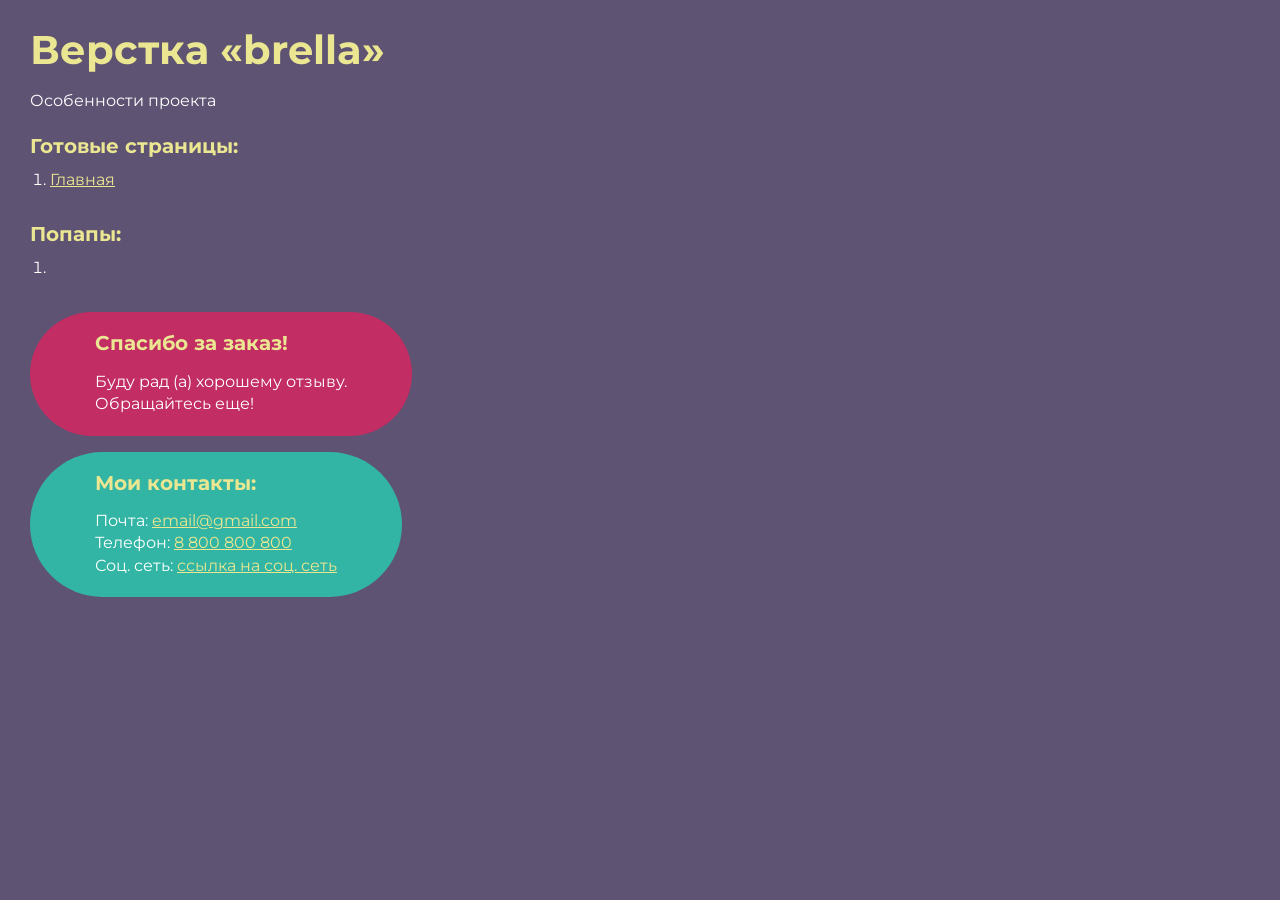
==== index.html @ 9adbab0e "Brella Website" ====
<!DOCTYPE html>
<html>

<head>
	<meta charset="UTF-8">
	<meta name="viewport" content="width=device-width, initial-scale=1.0">
	<title>Верстка «brella»</title>
</head>

<body>
	<div class="rootpage">
		<h1>Верстка «brella»</h1>
		<div class="rootpage__info">
			Особенности проекта
		</div>
		<h2>Готовые страницы:</h2>
		<ol class="rootpage__list">
			<li><a target="_blank" href="home.html">Главная</a></li>
		</ol>
		<h2>Попапы:</h2>
		<ol class="rootpage__list">
			<li><a target="_blank" href="home.html#"></a></li>
		</ol>
		<div class="rootpage__tnx">
			<h2>Спасибо за заказ!</h2>
			<p>Буду рад (а) хорошему отзыву.</p>
			<p>Обращайтесь еще!</p>
		</div>
		<div class="rootpage__contacts">
			<h2>Мои контакты:</h2>
			<p>Почта: <a href="mailto:email@gmail.com">email@gmail.com</a></p>
			<p>Телефон: <a href="tel:8800800800">8 800 800 800</a></p>
			<p>Соц. сеть: <a href="">ссылка на соц. сеть</a></p>
		</div>
	</div>
</body>
<style>
	@charset "UTF-8";
	@import url("https://fonts.googleapis.com/css?family=Montserrat:regular,700&display=swap");

	*,
	*::before,
	*::after {
		padding: 0px;
		margin: 0px;
		border: 0px;
		box-sizing: border-box;
	}

	html,
	body {
		height: 100%;
		margin: 0;
		padding: 0;
		min-width: 320px;
		width: 100%;
		color: #fff;
		background-color: #5e5373;
	}

	body {
		font-family: Montserrat;
		font-size: 100%;
		line-height: 1;
		font-size: 1rem;
	}

	a {
		text-decoration: underline;
		color: #ebe691
	}

	a:visited {
		text-decoration: underline;
		color: #aaa768;
	}

	a:hover {
		text-decoration: none;
	}

	ul li {
		list-style: none;
	}

	img {
		vertical-align: top;
	}

	.wrapper {
		width: 100%;
		min-height: 100%;
		overflow: hidden;
	}

	.rootpage {
		padding: 30px;
		display: flex;
		flex-direction: column;
		align-items: flex-start;
	}

	@media (max-width: 767px) {
		.rootpage {
			padding: 30px 15px;
		}
	}

	h1 {
		color: #ebe691;
		font-size: 2.5rem;
		margin: 0px 0px 1.25rem 0px;
	}

	@media (max-width: 767px) {
		h1 {
			font-size: 1.85rem;
			margin: 0px 0px 1.25rem 0px;
		}
	}

	h2 {
		color: #ebe691;
		font-size: 1.25rem;
		margin: 0px 0px 1rem 0px;
	}

	@media (max-width: 767px) {
		h2 {
			font-size: 1.125rem;
			margin: 0px 0px 1rem 0px;
		}
	}

	.rootpage__info {
		line-height: 140%;
		margin: 0px 0px 1.5rem 0px;
	}

	.rootpage__list {
		margin: 0px 0px 2.25rem 1.25rem;
	}

	.rootpage__list li:not(:last-child) {
		margin: 0px 0px 15px 0px;
	}

	.rootpage__contacts,
	.rootpage__tnx {
		border-radius: 200px;
		padding: 20px 65px;
		line-height: 140%;
	}

	@media (max-width: 767px) {

		.rootpage__contacts,
		.rootpage__tnx {
			border-radius: 40px;
			padding: 20px;
		}
	}

	.rootpage__contacts {
		background: #32b5a4;

	}

	.rootpage__contacts a {
		color: #ebe691;
	}

	.rootpage__tnx {
		background: #c22d63;
		margin: 0px 0px 1rem 0px;
	}
</style>

</html>
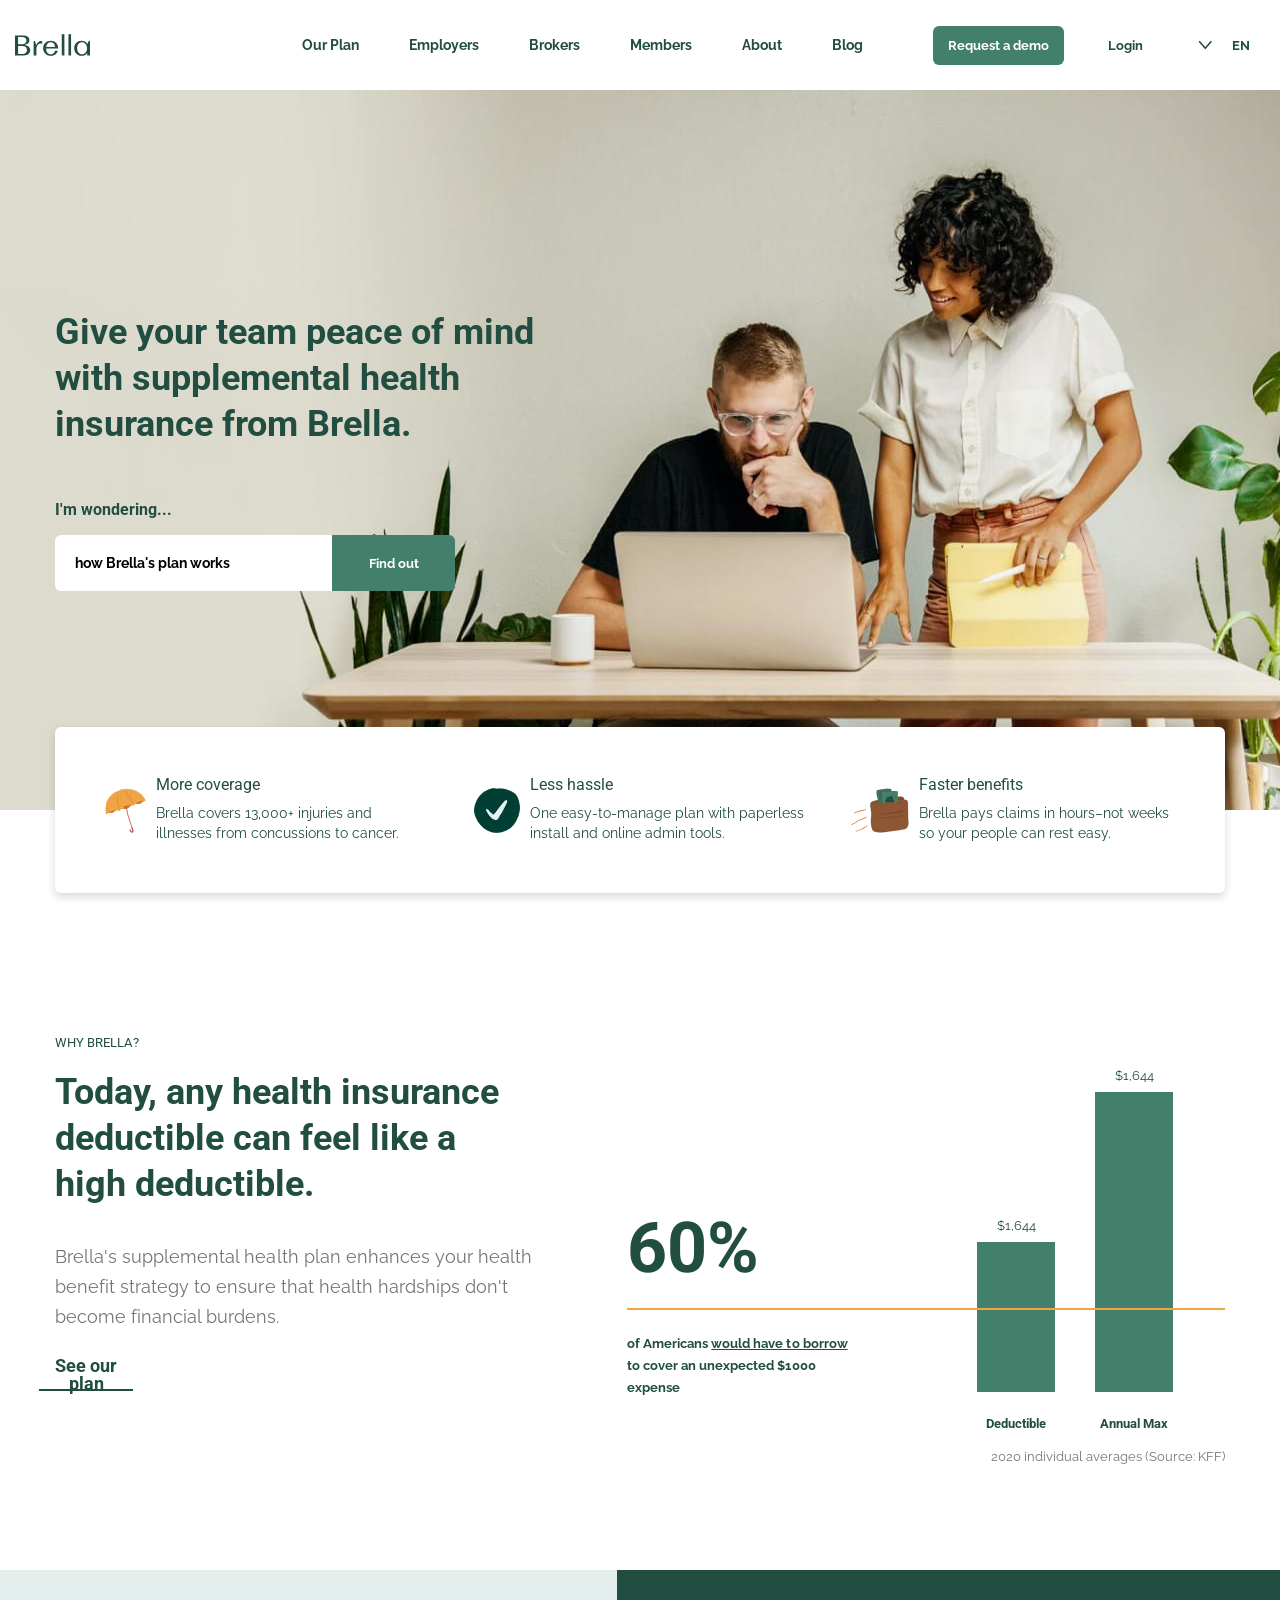
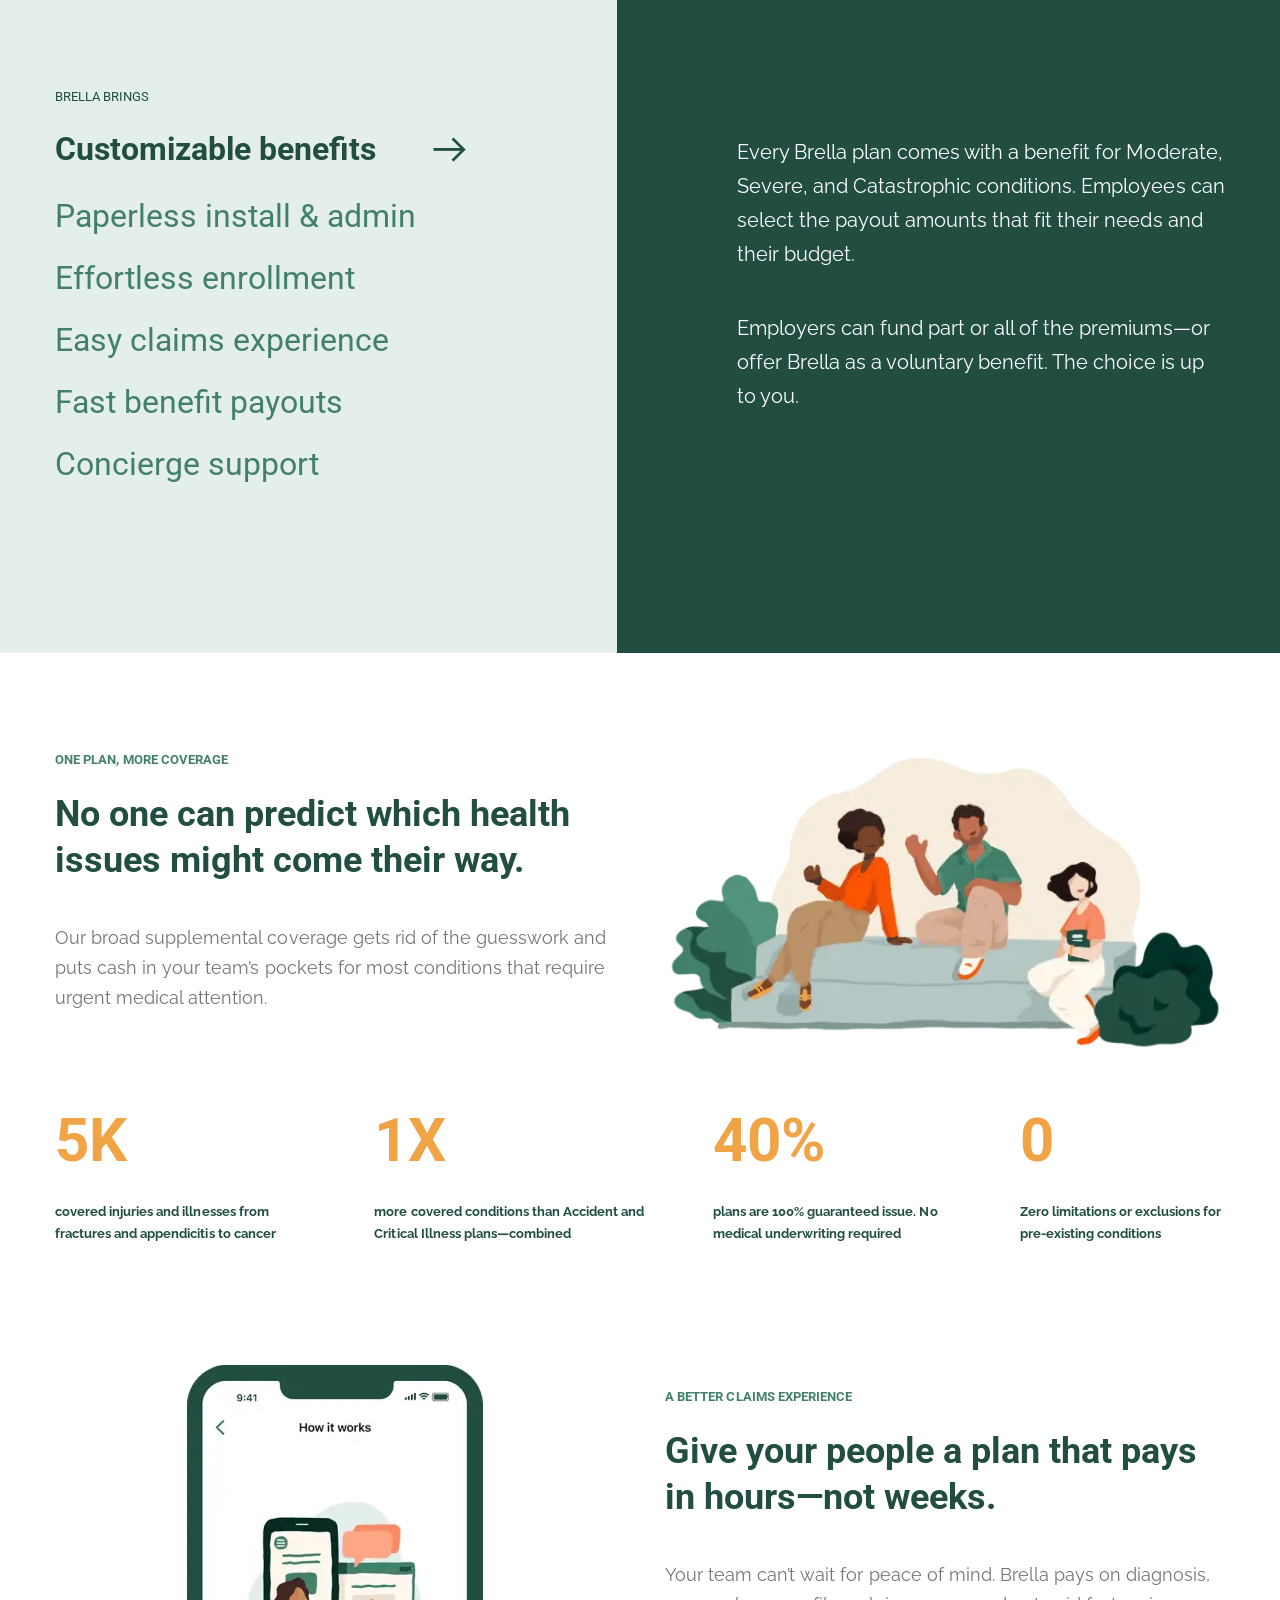
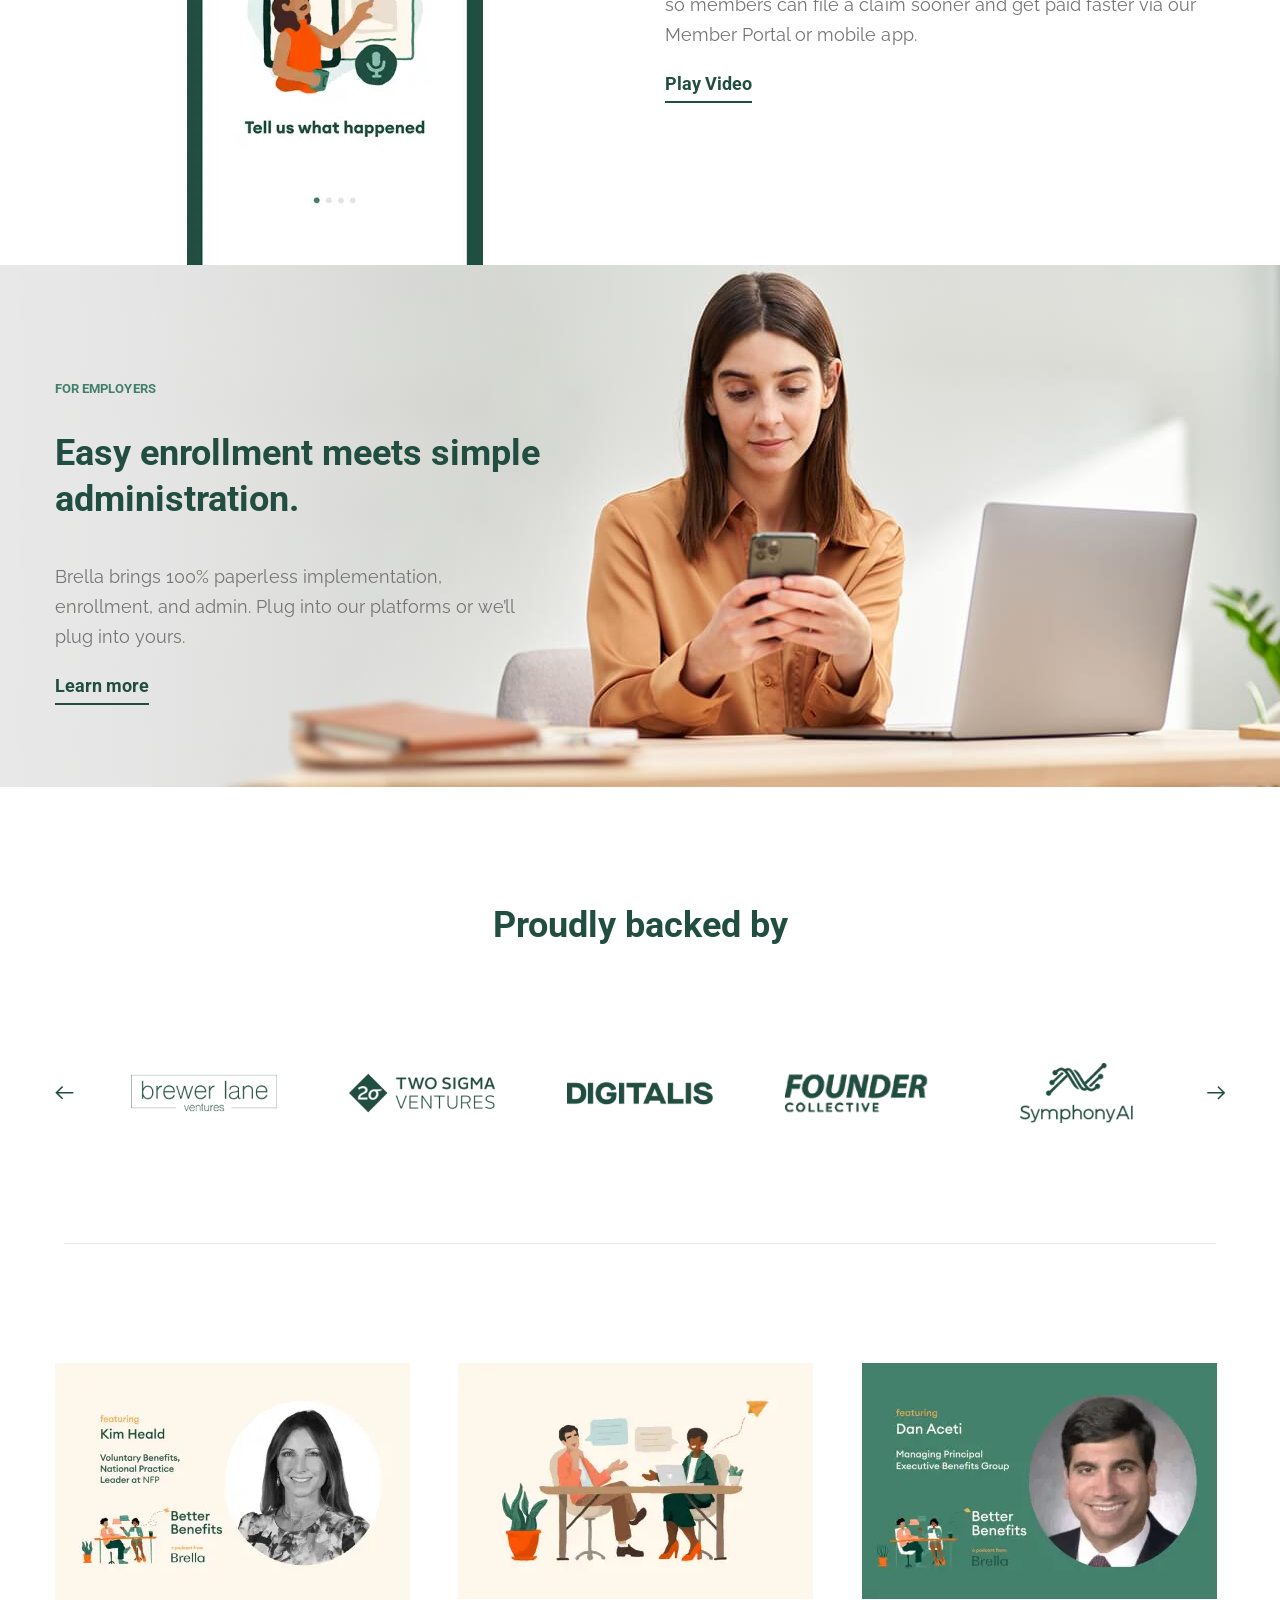
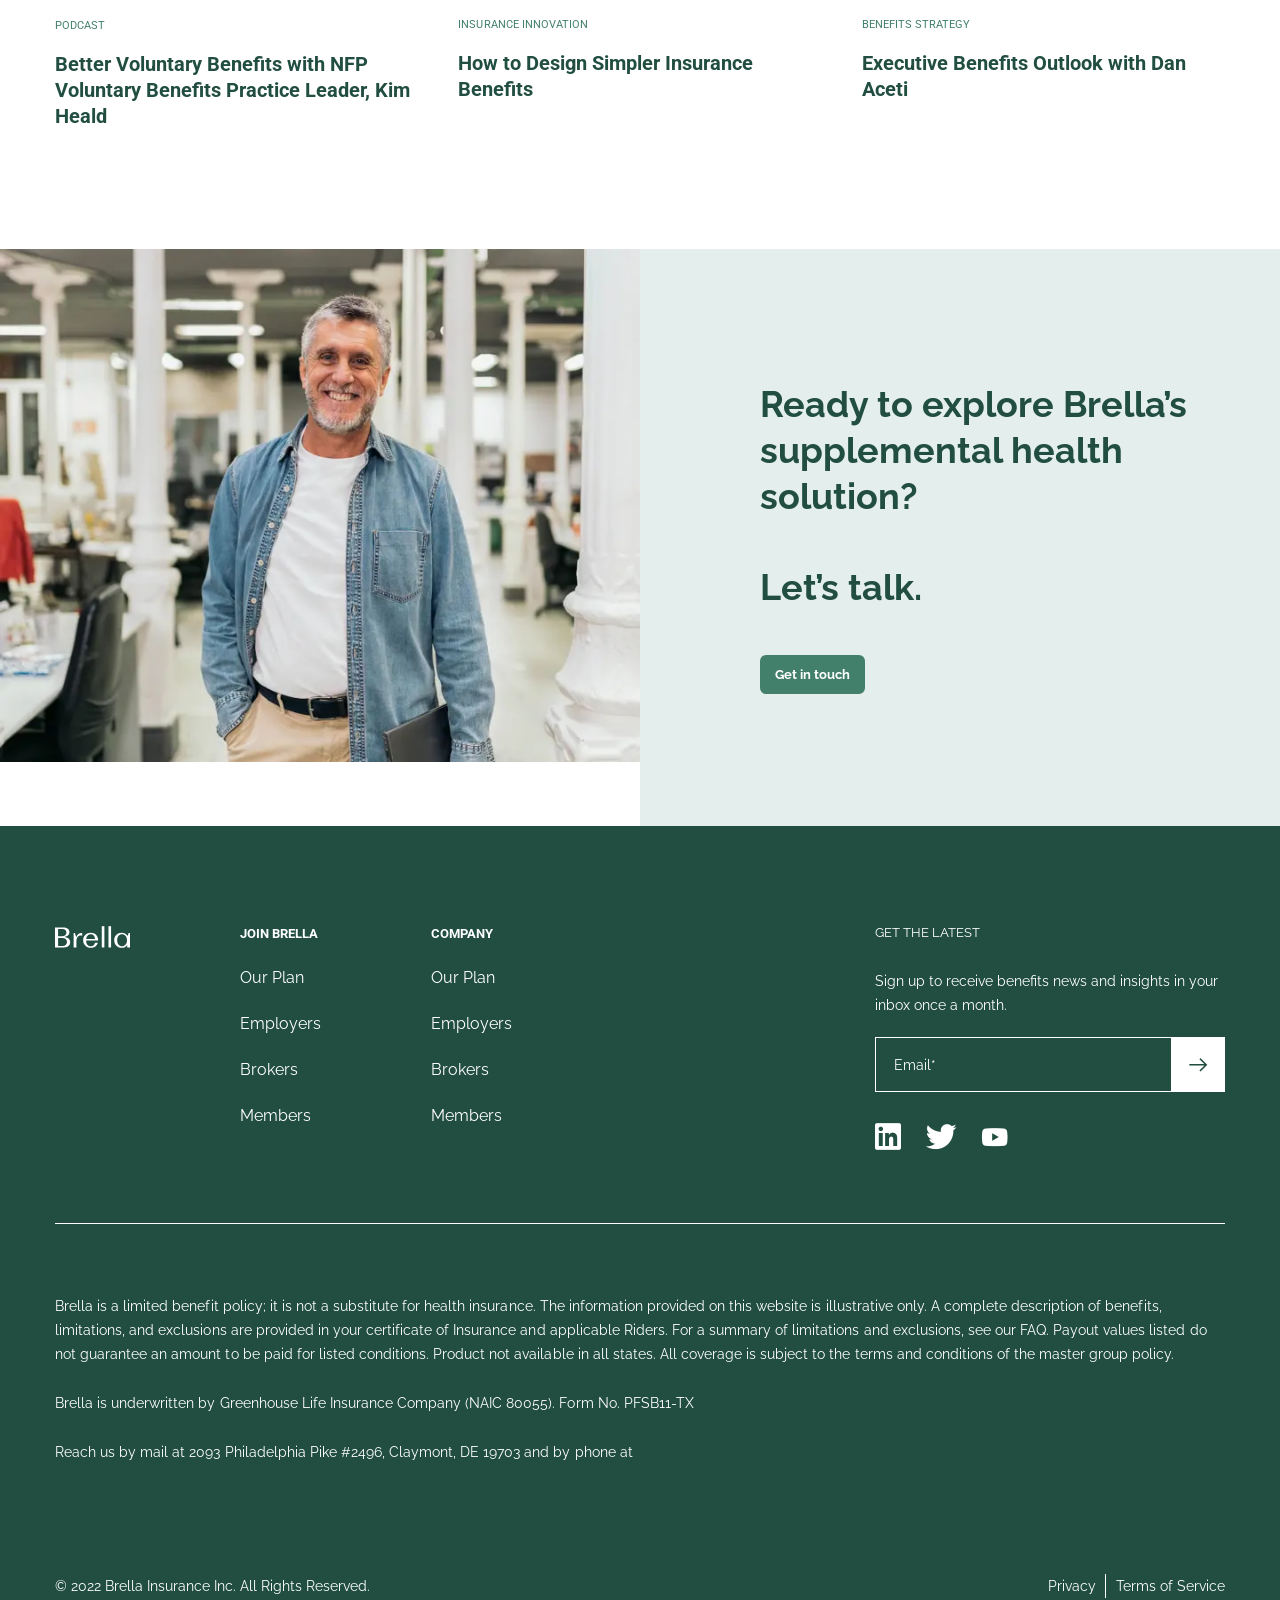
==== commit 47d46137: "Brella Website" ====
--- a/index.html
+++ b/index.html
@@ -1,179 +1,349 @@
 <!DOCTYPE html>
-<html>
+<html lang="ru">
 
 <head>
+	<title>Главная</title>
 	<meta charset="UTF-8">
+	<meta name="format-detection" content="telephone=no">
+	<!-- <style>body{opacity: 0;}</style> -->
+	<link rel="stylesheet" href="css/style.min.css?_v=20220718154325">
+	<link rel="shortcut icon" href="favicon.ico">
+	<!-- <meta name="robots" content="noindex, nofollow"> -->
 	<meta name="viewport" content="width=device-width, initial-scale=1.0">
-	<title>Верстка «brella»</title>
 </head>
 
 <body>
-	<div class="rootpage">
-		<h1>Верстка «brella»</h1>
-		<div class="rootpage__info">
-			Особенности проекта
-		</div>
-		<h2>Готовые страницы:</h2>
-		<ol class="rootpage__list">
-			<li><a target="_blank" href="home.html">Главная</a></li>
-		</ol>
-		<h2>Попапы:</h2>
-		<ol class="rootpage__list">
-			<li><a target="_blank" href="home.html#"></a></li>
-		</ol>
-		<div class="rootpage__tnx">
-			<h2>Спасибо за заказ!</h2>
-			<p>Буду рад (а) хорошему отзыву.</p>
-			<p>Обращайтесь еще!</p>
-		</div>
-		<div class="rootpage__contacts">
-			<h2>Мои контакты:</h2>
-			<p>Почта: <a href="mailto:email@gmail.com">email@gmail.com</a></p>
-			<p>Телефон: <a href="tel:8800800800">8 800 800 800</a></p>
-			<p>Соц. сеть: <a href="">ссылка на соц. сеть</a></p>
+	<div class="wrapper">
+		<header class="header">
+			<div class="header__container">
+				<a href="" class="header__logo"><img src="img/icons/logo-top.svg" alt="Logo" /></a>
+				<div class="header__body">
+					<div class="header__menu menu">
+						<button type="button" class="menu__icon icon-menu"><span></span></button>
+						<nav class="menu__body">
+							<ul class="menu__list">
+								<li class="menu__item"><a href="" class="menu__link">Our Plan</a></li>
+								<li class="menu__item"><a href="" class="menu__link">Employers</a></li>
+								<li class="menu__item"><a href="" class="menu__link">Brokers</a></li>
+								<li class="menu__item"><a href="" class="menu__link">Members</a></li>
+								<li class="menu__item"><a href="" class="menu__link">About</a></li>
+								<li class="menu__item"><a href="" class="menu__link">Blog</a></li>
+							</ul>
+						</nav>
+					</div>
+					<div data-da=".menu__body, 991.98, last" class="header__actions">
+						<button type="submit" class="button header__request-btn">Request a demo</button>
+						<div data-spollers class="spollers header__spollers-login">
+							<div class="spollers__item">
+								<button type="button" data-spoller class="spollers__title header__spollers-login-title _icon-arrow-down">Login</button>
+								<div class="header__spollers-login-body spollers__body">User Profile Interface</div>
+							</div>
+						</div>
+						<div data-spollers class="spollers header__spollers-lang">
+							<div class="spollers__item">
+								<button type="button" data-spoller class="spollers__title header__spollers-login-lang">EN</button>
+								<div class="header__spollers-lang-body spollers__body">
+									<a class="header__lang-item" href="">EN</a>
+									<a class="header__lang-item" href="">RU</a>
+									<a class="header__lang-item" href="">ES</a>
+									<a class="header__lang-item" href="">DE</a>
+									<a class="header__lang-item" href="">FR</a>
+								</div>
+							</div>
+						</div>
+					</div>
+				</div>
+			</div>
+		</header>
+		<main class="page">
+			<section class="hero ibg">
+				<picture><source srcset="img/hero.webp" type="image/webp"><img src="img/hero.jpg" alt="hero" /></picture>
+				<div class="hero__container">
+					<div class="hero__body">
+						<h1 class="hero__title">Give your team peace of mind with supplemental health insurance from Brella.</h1>
+						<h5 class="hero__subtitle">I'm wondering...</h5>
+						<form action="" class="hero__form">
+							<input autocomplete="off" type="text" required name="form[]" data-error="Ошибка" placeholder="how Brella's plan works" class="input hero__input" />
+							<button type="submit" class="button hero__btn">Find out</button>
+						</form>
+					</div>
+				</div>
+			</section>
+			<section class="advantages">
+				<div class="advantages__container">
+					<div class="advantages__body">
+						<div class="advantages__item">
+							<picture><source srcset="img/umbrella.webp" type="image/webp"><img src="img/umbrella.png" alt="umbrella" class="advantages__img" /></picture>
+							<div class="advantages__text">
+								<h5 class="advantages__title">More coverage</h5>
+								<div class="advantages__description">Brella covers 13,000+ injuries and illnesses from concussions to cancer.</div>
+							</div>
+						</div>
+						<div class="advantages__item">
+							<picture><source srcset="img/tick.webp" type="image/webp"><img src="img/tick.png" alt="tick" class="advantages__img" /></picture>
+							<div class="advantages__text">
+								<h5 class="advantages__title">Less hassle</h5>
+								<div class="advantages__description">One easy-to-manage plan with paperless install and online admin tools.</div>
+							</div>
+						</div>
+						<div class="advantages__item">
+							<picture><source srcset="img/wallet.webp" type="image/webp"><img src="img/wallet.png" alt="wallet" class="advantages__img" /></picture>
+							<div class="advantages__text">
+								<h5 class="advantages__title">Faster benefits</h5>
+								<div class="advantages__description">Brella pays claims in hours–not weeks so your people can rest easy.</div>
+							</div>
+						</div>
+					</div>
+				</div>
+			</section>
+			<section class="why-we">
+				<div class="why-we__container">
+					<div class="why-we__body">
+						<div class="why-we__text">
+							<h3 class="why-we__suptitle">Why Brella?</h3>
+							<h2 class="why-we__title">Today, any health insurance deductible can feel like a high deductible.</h2>
+							<div class="why-we__desctiption">Brella's supplemental health plan enhances your health benefit strategy to ensure that health hardships don't become financial burdens.</div>
+							<a href="" class="why-we__see-plan">See our <br />
+								plan</a>
+						</div>
+						<div class="why-we__chart borrow-chart">
+							<div class="borrow-chart__main">
+								<div class="borrow-chart__text">
+									<div class="borrow-chart__percentage">60%</div>
+									<div class="borrow-chart__description">of Americans <u>would have to borrow</u> to cover an unexpected $1000 expense</div>
+								</div>
+								<div class="borrow-chart__amount">
+									<div class="borrow-chart__side borrow-chart__side---1">
+										<div class="borrow-chart__deductible-price">$1,644</div>
+										<div class="borrow-chart__deductible-bar"></div>
+										<h3 class="borrow-chart__deductible-title">Deductible</h3>
+									</div>
+									<div class="borrow-chart__side borrow-chart__side---2">
+										<div class="borrow-chart__deductible-price">$1,644</div>
+										<div class="borrow-chart__deductible-bar"></div>
+										<h3 class="borrow-chart__deductible-title">Annual Max</h3>
+									</div>
+								</div>
+							</div>
+							<div class="borrow-chart__bottom">2020 individual averages (Source: KFF)</div>
+						</div>
+					</div>
+				</div>
+			</section>
+			<section class="benefits">
+				<div class="benefits__container">
+					<div class="benefits__body">
+						<div class="benefits__left">
+							<h4 class="benefits__subtitle">brella brings</h4>
+							<h2 class="benefits__title _icon-arrow-right">Customizable benefits</h2>
+							<ul class="benefits__description">
+								<li>Paperless install & admin</li>
+								<li>Effortless enrollment</li>
+								<li>Easy claims experience</li>
+								<li>Fast benefit payouts</li>
+								<li>Concierge support</li>
+							</ul>
+						</div>
+						<div class="benefits__right">
+							<div class="benefits__text">
+								<p>Every Brella plan comes with a benefit for Moderate, Severe, and Catastrophic conditions. Employees can select the payout amounts that fit their needs and their budget.</p>
+								<p>Employers can fund part or all of the premiums—or offer Brella as a voluntary benefit. The choice is up to you.</p>
+							</div>
+						</div>
+					</div>
+				</div>
+			</section>
+			<section class="plan">
+				<div class="plan__container">
+					<div class="plan__top top-plan">
+						<div class="top-plan__text">
+							<h4 class="top-plan__suptitle">one plan, more coverage</h4>
+							<h2 class="top-plan__title">No one can predict which health issues might come their way.</h2>
+							<div class="top-plan__description">
+								Our broad supplemental coverage gets rid of the guesswork and puts cash in your team’s pockets for most conditions that require urgent medical attention.
+							</div>
+						</div>
+						<div class="top-plan__img">
+							<picture><source srcset="img/plan1.webp" type="image/webp"><img src="img/plan1.png" alt="Plan" /></picture>
+						</div>
+					</div>
+					<div class="plan__middle middle-plan">
+						<div class="middle-plan__item">
+							<div class="middle-plan__number">5k</div>
+							<div class="middle-plan__text">covered injuries and illnesses from fractures and appendicitis to cancer</div>
+						</div>
+						<div class="middle-plan__item">
+							<div class="middle-plan__number">1x</div>
+							<div class="middle-plan__text">more covered conditions than Accident and Critical Illness plans—combined</div>
+						</div>
+						<div class="middle-plan__item">
+							<div class="middle-plan__number">40%</div>
+							<div class="middle-plan__text">plans are 100% guaranteed issue. No medical underwriting required</div>
+						</div>
+						<div class="middle-plan__item">
+							<div class="middle-plan__number">0</div>
+							<div class="middle-plan__text">Zero limitations or exclusions for pre-existing conditions</div>
+						</div>
+					</div>
+					<div class="plan__bottom bottom-plan">
+						<div class="bottom-plan__img">
+							<picture><source srcset="img/plan2.webp" type="image/webp"><img src="img/plan2.png" alt="Plan" /></picture>
+						</div>
+						<div class="bottom-plan__text">
+							<h3 class="bottom-plan__suptitle">a better claims experience</h3>
+							<h2 class="bottom-plan__title">Give your people a plan that pays in hours—not weeks.</h2>
+							<div class="bottom-plan__description">
+								Your team can’t wait for peace of mind. Brella pays on diagnosis, so members can file a claim sooner and get paid faster via our Member Portal or mobile app.
+							</div>
+							<a href="" class="bottom-plan__video-play">Play Video</a>
+						</div>
+					</div>
+				</div>
+			</section>
+			<section class="employers ibg">
+				<picture><source srcset="img/employers.webp" type="image/webp"><img src="img/employers.jpg" alt="Employers" /></picture>
+				<div class="employers__container">
+					<div class="employers__body">
+						<h3 class="employers__suptitle">for employers</h3>
+						<h2 class="employers__title">Easy enrollment meets simple administration.</h2>
+						<div class="employers__description">Brella brings 100% paperless implementation, enrollment, and admin. Plug into our platforms or we’ll plug into yours.</div>
+						<a href="" class="employers__learn-more">Learn more</a>
+					</div>
+				</div>
+			</section>
+			<section class="partners">
+				<div class="partners__container">
+					<h2 class="partners__title">Proudly backed by</h2>
+					<div class="partners__body">
+						<!-- Оболочка слайдера -->
+						<div class="partners__slider swiper">
+							<!-- Двигающееся часть слайдера -->
+							<div class="partners__wrapper swiper-wrapper">
+								<!-- Слайд -->
+								<div class="partners__slide swiper-slide">
+									<picture><source srcset="img/bewer-lane.webp" type="image/webp"><img src="img/bewer-lane.png" alt="partners" /></picture>
+								</div>
+								<div class="partners__slide swiper-slide">
+									<picture><source srcset="img/two-sigma.webp" type="image/webp"><img src="img/two-sigma.png" alt="partners" /></picture>
+								</div>
+								<div class="partners__slide swiper-slide">
+									<picture><source srcset="img/digitalis.webp" type="image/webp"><img src="img/digitalis.png" alt="partners" /></picture>
+								</div>
+								<div class="partners__slide swiper-slide">
+									<picture><source srcset="img/Founder.webp" type="image/webp"><img src="img/Founder.png" alt="partners" /></picture>
+								</div>
+								<div class="partners__slide swiper-slide">
+									<picture><source srcset="img/symphonyAI.webp" type="image/webp"><img src="img/symphonyAI.png" alt="partners" /></picture>
+								</div>
+							</div>
+						</div>
+						<!-- Если нужна навигация (влево/вправо) -->
+						<button type="button" class="partners__button-prev _icon-arrow-left"></button>
+						<button type="button" class="partners__button-next _icon-arrow-right"></button>
+					</div>
+				</div>
+			</section>
+			<section class="acticles">
+				<div class="acticles__container">
+					<div class="acticles__body">
+						<div class="acticles__item">
+							<picture><source srcset="img/acricle1.webp" type="image/webp"><img src="img/acricle1.jpg" alt="Article" /></picture>
+							<h4 class="acticles__suptitle">Podcast</h4>
+							<h3 class="acticles__title">Better Voluntary Benefits with NFP Voluntary Benefits Practice Leader, Kim Heald</h3>
+						</div>
+						<div class="acticles__item">
+							<picture><source srcset="img/acricle2.webp" type="image/webp"><img src="img/acricle2.jpg" alt="Article" /></picture>
+							<h4 class="acticles__suptitle">Insurance Innovation</h4>
+							<h3 class="acticles__title">How to Design Simpler Insurance Benefits</h3>
+						</div>
+						<div class="acticles__item">
+							<picture><source srcset="img/acricle3.webp" type="image/webp"><img src="img/acricle3.jpg" alt="Article" /></picture>
+							<h4 class="acticles__suptitle">Benefits Strategy</h4>
+							<h3 class="acticles__title">Executive Benefits Outlook with Dan Aceti</h3>
+						</div>
+					</div>
+				</div>
+			</section>
+			<section class="talk">
+				<div class="talk__img">
+					<picture><source srcset="img/talk.webp" type="image/webp"><img src="img/talk.jpg" alt="Talk" /></picture>
+				</div>
+				<div class="talk__text">
+					<div class="talk__text-content">
+						<div class="talk__title1">Ready to explore Brella’s supplemental health solution?</div>
+						<div class="talk__title2">Let’s talk.</div>
+						<button type="submit" class="talk__button button">Get in touch</button>
+					</div>
+				</div>
+			</section>
+		</main>
+		<footer class="footer">
+			<div class="footer__container">
+				<div class="footer__body">
+					<div class="footer__top">
+						<div class="footer__menu">
+							<a href="" class="footer__logo"><img src="img/icons/logo-bottom.svg" alt="logo" /></a>
+							<ul class="footer__list">
+								<h3 class="footer__title">Join Brella</h3>
+								<li><a href="">Our Plan</a></li>
+								<li><a href="">Employers</a></li>
+								<li><a href="">Brokers</a></li>
+								<li><a href="">Members</a></li>
+							</ul>
+							<ul class="footer__list">
+								<h3 class="footer__title">Company</h3>
+								<li><a href="">Our Plan</a></li>
+								<li><a href="">Employers</a></li>
+								<li><a href="">Brokers</a></li>
+								<li><a href="">Members</a></li>
+							</ul>
+						</div>
+						<div class="footer__actions">
+							<div class="footer__suptitle">Get the latest</div>
+							<form action="" class="footer__form">
+								<div class="footer__form-info">Sign up to receive benefits news and insights in your inbox once a month.</div>
+								<div class="footer__input-email">
+									<input autocomplete="off" type="text" name="form[]" data-error="Ошибка" placeholder="Email*" required class="input footer__input" />
+									<button type="submit" class="footer__btn"><span class="_icon-arrow-right"></span></button>
+								</div>
+							</form>
+							<ul class="footer__social">
+								<li><a href="" class="_icon-linkedIn"></a></li>
+								<li><a href="" class="_icon-twitter"></a></li>
+								<li><a href="" class="_icon-youtube"></a></li>
+							</ul>
+						</div>
+					</div>
+					<div class="footer__bottom">
+						<div class="footer__bottom-text">
+							<p>
+								Brella is a limited benefit policy; it is not a substitute for health insurance. The information provided on this website is illustrative only. A complete description of benefits,
+								limitations, and exclusions are provided in your certificate of Insurance and applicable Riders. For a summary of limitations and exclusions, see our FAQ. Payout values listed do not
+								guarantee an amount to be paid for listed conditions. Product not available in all states. All coverage is subject to the terms and conditions of the master group policy.
+							</p>
+							<p>Brella is underwritten by Greenhouse Life Insurance Company (NAIC 80055). Form No. PFSB11-TX</p>
+							<p>Reach us by mail at 2093 Philadelphia Pike #2496, Claymont, DE 19703 and by phone at</p>
+						</div>
+						<div class="footer__bottom-copyright">
+							<div class="footer__bottom-rights">&copy; 2022 Brella Insurance Inc. All Rights Reserved.</div>
+							<div class="footer__bottom-terms"><a href="">Privacy</a><span></span><a href="">Terms of Service</a></div>
+						</div>
+					</div>
+				</div>
+			</div>
+		</footer>
+	</div>
+	<!-- <div id="popup" aria-hidden="true" class="popup">
+	<div class="popup__wrapper">
+		<div class="popup__content">
+			<button data-close type="button" class="popup__close">Закрыть</button>
+			<div class="popup__text">
+				Text
+			</div>
 		</div>
 	</div>
+</div> -->
+	<script src="js/app.min.js?_v=20220718154325"></script>
 </body>
-<style>
-	@charset "UTF-8";
-	@import url("https://fonts.googleapis.com/css?family=Montserrat:regular,700&display=swap");
-
-	*,
-	*::before,
-	*::after {
-		padding: 0px;
-		margin: 0px;
-		border: 0px;
-		box-sizing: border-box;
-	}
-
-	html,
-	body {
-		height: 100%;
-		margin: 0;
-		padding: 0;
-		min-width: 320px;
-		width: 100%;
-		color: #fff;
-		background-color: #5e5373;
-	}
-
-	body {
-		font-family: Montserrat;
-		font-size: 100%;
-		line-height: 1;
-		font-size: 1rem;
-	}
-
-	a {
-		text-decoration: underline;
-		color: #ebe691
-	}
-
-	a:visited {
-		text-decoration: underline;
-		color: #aaa768;
-	}
-
-	a:hover {
-		text-decoration: none;
-	}
-
-	ul li {
-		list-style: none;
-	}
-
-	img {
-		vertical-align: top;
-	}
-
-	.wrapper {
-		width: 100%;
-		min-height: 100%;
-		overflow: hidden;
-	}
-
-	.rootpage {
-		padding: 30px;
-		display: flex;
-		flex-direction: column;
-		align-items: flex-start;
-	}
-
-	@media (max-width: 767px) {
-		.rootpage {
-			padding: 30px 15px;
-		}
-	}
-
-	h1 {
-		color: #ebe691;
-		font-size: 2.5rem;
-		margin: 0px 0px 1.25rem 0px;
-	}
-
-	@media (max-width: 767px) {
-		h1 {
-			font-size: 1.85rem;
-			margin: 0px 0px 1.25rem 0px;
-		}
-	}
-
-	h2 {
-		color: #ebe691;
-		font-size: 1.25rem;
-		margin: 0px 0px 1rem 0px;
-	}
-
-	@media (max-width: 767px) {
-		h2 {
-			font-size: 1.125rem;
-			margin: 0px 0px 1rem 0px;
-		}
-	}
-
-	.rootpage__info {
-		line-height: 140%;
-		margin: 0px 0px 1.5rem 0px;
-	}
-
-	.rootpage__list {
-		margin: 0px 0px 2.25rem 1.25rem;
-	}
-
-	.rootpage__list li:not(:last-child) {
-		margin: 0px 0px 15px 0px;
-	}
-
-	.rootpage__contacts,
-	.rootpage__tnx {
-		border-radius: 200px;
-		padding: 20px 65px;
-		line-height: 140%;
-	}
-
-	@media (max-width: 767px) {
-
-		.rootpage__contacts,
-		.rootpage__tnx {
-			border-radius: 40px;
-			padding: 20px;
-		}
-	}
-
-	.rootpage__contacts {
-		background: #32b5a4;
-
-	}
-
-	.rootpage__contacts a {
-		color: #ebe691;
-	}
-
-	.rootpage__tnx {
-		background: #c22d63;
-		margin: 0px 0px 1rem 0px;
-	}
-</style>
 
 </html>
--- a/css/style.min.css
+++ b/css/style.min.css
@@ -0,0 +1 @@
+@charset "UTF-8";@import url('https://fonts.googleapis.com/css2?family=Raleway:wght@400; 700&family=Roboto:wght@400;700&display=swap');@font-face{font-family:icons;font-display:swap;src:url(../fonts/icons.woff2) format("woff2"),url(../fonts/icons.woff) format("woff");font-weight:400;font-style:normal}[class*=_icon-]:before{font-family:icons;font-style:normal;font-weight:400;font-variant:normal;text-transform:none;line-height:1;-webkit-font-smoothing:antialiased;-moz-osx-font-smoothing:grayscale}[class*=_icon-]:before{display:block}._icon-arrow-down:before{content:"\e900"}._icon-arrow-left:before{content:"\e901"}._icon-arrow-right:before{content:"\e902"}._icon-linkedIn:before{content:"\e903"}._icon-logo-top:before{content:"\e904"}._icon-twitter:before{content:"\e905"}._icon-youtube:before{content:"\e906"}*{padding:0;margin:0;border:0}*,:after,:before{-webkit-box-sizing:border-box;box-sizing:border-box}body,html{height:100%;min-width:320px}body{color:#214e41;line-height:1;font-family:Raleway;font-size:.875rem;-ms-text-size-adjust:100%;-moz-text-size-adjust:100%;-webkit-text-size-adjust:100%;-webkit-font-smoothing:antialiased;-moz-osx-font-smoothing:grayscale}button,input,textarea{font-family:Raleway;font-size:inherit}button{cursor:pointer;color:inherit;background-color:inherit}a{color:inherit}a:link,a:visited{text-decoration:none}a:hover{text-decoration:none}ul li{list-style:none}img{vertical-align:top}h1,h2,h3,h4,h5,h6{font-weight:inherit;font-size:inherit}.ibg{background-position:center;background-size:cover;background-repeat:no-repeat;position:relative}.ibg img{width:0;height:0;position:absolute;top:0;left:0;opacity:0;visibility:hidden}h1,h2,h3,h4,h5,h6{font-family:Roboto}.lock body{overflow:hidden;-ms-touch-action:none;touch-action:none}.wrapper{min-height:100%;display:-webkit-box;display:-ms-flexbox;display:flex;-webkit-box-orient:vertical;-webkit-box-direction:normal;-ms-flex-direction:column;flex-direction:column;overflow:hidden}.wrapper>main{-webkit-box-flex:1;-ms-flex:1 1 auto;flex:1 1 auto}.wrapper>*{min-width:0}[class*=__container]{max-width:73.125rem;-webkit-box-sizing:content-box;box-sizing:content-box;margin:0 auto;padding:0 .9375rem}.button{display:-webkit-inline-box;display:-ms-inline-flexbox;display:inline-flex;padding:12px 15px;color:#fff;background-color:#43806c;-webkit-transition:background .3s ease 0s;-o-transition:background .3s ease 0s;transition:background .3s ease 0s;font-family:Raleway;font-weight:700;font-size:.8125rem;border-radius:6px;-webkit-box-pack:center;-ms-flex-pack:center;justify-content:center;-webkit-box-align:center;-ms-flex-align:center;align-items:center}.button._fw{width:100%}.spollers{display:-ms-grid;display:grid;gap:15px;position:relative}.spollers__item{font-size:1.25rem}.spollers__title{width:100%;cursor:default;text-align:left;padding:.625rem .9375rem;position:relative}._spoller-init .spollers__title{cursor:pointer}.spollers__body{padding:1.25rem;position:absolute}[class*=-ibg]{position:relative}[class*=-ibg] img{position:absolute;width:100%;height:100%;top:0;left:0;-o-object-fit:cover;object-fit:cover}[class*=-ibg_contain] img{-o-object-fit:contain;object-fit:contain}.header{background:#fff;-webkit-box-shadow:0 0 4px rgba(0,0,0,.05);box-shadow:0 0 4px rgba(0,0,0,.05)}.header__logo{display:-webkit-box;display:-ms-flexbox;display:flex;-webkit-box-align:center;-ms-flex-align:center;align-items:center}.header__container{max-width:83.3125rem;display:-webkit-box;display:-ms-flexbox;display:flex;-webkit-box-pack:justify;-ms-flex-pack:justify;justify-content:space-between;height:5.625rem;-webkit-box-align:center;-ms-flex-align:center;align-items:center}.header__body{display:-webkit-box;display:-ms-flexbox;display:flex;-webkit-box-align:center;-ms-flex-align:center;align-items:center}@supports ((-moz-column-gap:clamp(0.9375rem ,-0.3125rem + 6.25vw ,4.375rem)) or (column-gap:clamp(0.9375rem ,-0.3125rem + 6.25vw ,4.375rem))){.header__body{-webkit-column-gap:clamp(.9375rem ,-.3125rem + 6.25vw ,4.375rem);-moz-column-gap:clamp(.9375rem ,-.3125rem + 6.25vw ,4.375rem);column-gap:clamp(.9375rem ,-.3125rem + 6.25vw ,4.375rem)}}@supports not ((-moz-column-gap:clamp(0.9375rem ,-0.3125rem + 6.25vw ,4.375rem)) or (column-gap:clamp(0.9375rem ,-0.3125rem + 6.25vw ,4.375rem))){.header__body{-webkit-column-gap:calc(.9375rem + 3.4375 * (100vw - 20rem)/ 55);-moz-column-gap:calc(.9375rem + 3.4375 * (100vw - 20rem)/ 55);column-gap:calc(.9375rem + 3.4375 * (100vw - 20rem)/ 55)}}.header__actions{display:-webkit-box;display:-ms-flexbox;display:flex;-webkit-box-align:center;-ms-flex-align:center;align-items:center}@supports ((-moz-column-gap:clamp(0.5rem ,0.0227272727rem + 2.3863636364vw ,1.8125rem)) or (column-gap:clamp(0.5rem ,0.0227272727rem + 2.3863636364vw ,1.8125rem))){.header__actions{-webkit-column-gap:clamp(.5rem ,.0227272727rem + 2.3863636364vw ,1.8125rem);-moz-column-gap:clamp(.5rem ,.0227272727rem + 2.3863636364vw ,1.8125rem);column-gap:clamp(.5rem ,.0227272727rem + 2.3863636364vw ,1.8125rem)}}@supports not ((-moz-column-gap:clamp(0.5rem ,0.0227272727rem + 2.3863636364vw ,1.8125rem)) or (column-gap:clamp(0.5rem ,0.0227272727rem + 2.3863636364vw ,1.8125rem))){.header__actions{-webkit-column-gap:calc(.5rem + 1.3125 * (100vw - 20rem)/ 55);-moz-column-gap:calc(.5rem + 1.3125 * (100vw - 20rem)/ 55);column-gap:calc(.5rem + 1.3125 * (100vw - 20rem)/ 55)}}.header__request-btn{white-space:nowrap}.header__spollers-login-title{font-weight:700;font-size:.8125rem;position:relative;margin-right:1.875rem}.header__spollers-login-title::before{position:absolute;right:-1.5625rem;top:50%;-webkit-transform:translate(0,-50%);-ms-transform:translate(0,-50%);transform:translate(0,-50%);font-size:.5625rem}.header__spollers-lang{display:-webkit-box;display:-ms-flexbox;display:flex;-webkit-box-align:center;-ms-flex-align:center;align-items:center}.header__spollers-login-lang{font-weight:700;font-size:.8125rem}.header__lang-item{font-weight:700;font-size:.8125rem}.menu__body{-webkit-transition:all .3s ease 0s;-o-transition:all .3s ease 0s;transition:all .3s ease 0s}.menu__list{display:-webkit-box;display:-ms-flexbox;display:flex;-webkit-column-gap:3.125rem;-moz-column-gap:3.125rem;column-gap:3.125rem}.menu__link{font-weight:700;position:relative;white-space:nowrap}.menu__link::after{-webkit-transition:all .3s ease 0s;-o-transition:all .3s ease 0s;transition:all .3s ease 0s;content:"";display:inline-block;width:0;height:.0625rem;background-color:#214e41;position:absolute;left:0;right:0;bottom:-.3125rem}.menu-open .menu__body{left:0}.icon-menu{display:none}.footer{background-color:#214e41;color:#fff;padding:6.25rem 0 3.125rem 0}.footer__top{display:-webkit-box;display:-ms-flexbox;display:flex;-webkit-box-pack:justify;-ms-flex-pack:justify;justify-content:space-between;position:relative;padding-bottom:4.375rem}.footer__top::after{content:"";display:block;width:100%;height:.0625rem;position:absolute;left:0;bottom:0;background-color:#fff}.footer__menu{display:-webkit-box;display:-ms-flexbox;display:flex;-webkit-box-pack:justify;-ms-flex-pack:justify;justify-content:space-between}@supports ((-moz-column-gap:clamp(1.875rem ,0.0568181818rem + 9.0909090909vw ,6.875rem)) or (column-gap:clamp(1.875rem ,0.0568181818rem + 9.0909090909vw ,6.875rem))){.footer__menu{-webkit-column-gap:clamp(1.875rem ,.0568181818rem + 9.0909090909vw ,6.875rem);-moz-column-gap:clamp(1.875rem ,.0568181818rem + 9.0909090909vw ,6.875rem);column-gap:clamp(1.875rem ,.0568181818rem + 9.0909090909vw ,6.875rem)}}@supports not ((-moz-column-gap:clamp(1.875rem ,0.0568181818rem + 9.0909090909vw ,6.875rem)) or (column-gap:clamp(1.875rem ,0.0568181818rem + 9.0909090909vw ,6.875rem))){.footer__menu{-webkit-column-gap:calc(1.875rem + 5 * (100vw - 20rem)/ 55);-moz-column-gap:calc(1.875rem + 5 * (100vw - 20rem)/ 55);column-gap:calc(1.875rem + 5 * (100vw - 20rem)/ 55)}}.footer__list li a{display:inline-block;margin-bottom:1.875rem;font-size:1rem}.footer__title{display:inline-block;margin-bottom:1.875rem;font-weight:700;letter-spacing:.02px;text-transform:uppercase;font-size:.8125rem}.footer__suptitle{font-size:.8125rem;letter-spacing:.02px;text-transform:uppercase}.footer__form{margin-top:1.875rem}.footer__form-info{width:21.875rem;font-size:.875rem;line-height:1.7142857143}.footer__input-email{margin-top:1.25rem;border:1px solid #fff;display:-webkit-box;display:-ms-flexbox;display:flex;-webkit-box-pack:justify;-ms-flex-pack:justify;justify-content:space-between}.footer__input{-webkit-box-flex:1;-ms-flex:1 1 auto;flex:1 1 auto;padding:1.125rem;outline:0;background-color:transparent;color:#fff}.footer__input::-webkit-input-placeholder{color:#fff}.footer__input::-moz-placeholder{color:#fff}.footer__input:-ms-input-placeholder{color:#fff}.footer__input::-ms-input-placeholder{color:#fff}.footer__input::placeholder{color:#fff}.footer__btn{width:3.3125rem;height:3.3125rem;background-color:#fff;color:#214e41}.footer__social{display:-webkit-box;display:-ms-flexbox;display:flex;-webkit-column-gap:1.5625rem;-moz-column-gap:1.5625rem;column-gap:1.5625rem;-webkit-box-align:center;-ms-flex-align:center;align-items:center;margin-top:2rem}.footer__social li{-webkit-transition:color .3s ease 0s;-o-transition:color .3s ease 0s;transition:color .3s ease 0s}.footer__social li:hover{color:#43806c}.footer__social li:nth-child(1){font-size:1.625rem}.footer__social li:nth-child(2){font-size:1.625rem}.footer__social li:nth-child(3){font-size:1.125rem}.footer__bottom-text{padding:4.375rem 0 5.625rem 0;font-size:.875rem;line-height:1.7142857143;letter-spacing:.02px}.footer__bottom-text p{margin-bottom:1.5625rem}.footer__bottom-copyright{display:-webkit-box;display:-ms-flexbox;display:flex;-webkit-box-pack:justify;-ms-flex-pack:justify;justify-content:space-between}.footer__bottom-terms a{position:relative}.footer__bottom-terms a:hover{text-decoration:underline}.footer__bottom-terms a:first-child{margin-right:1.25rem}.footer__bottom-terms a:first-child::after{content:"";width:.0625rem;height:150%;display:inline-block;background-color:#fff;position:absolute;right:-.625rem;top:-25%}.hero{height:45rem}.hero__container{height:100%;position:relative}.hero__body{max-width:33.125rem;position:absolute;top:50%;-webkit-transform:translate(0,-50%);-ms-transform:translate(0,-50%);transform:translate(0,-50%)}.hero__title{font-weight:700;font-size:2.25rem;line-height:1.2777777778}.hero__subtitle{font-weight:700;font-size:1rem;margin-top:3.4375rem}.hero__form{max-width:25rem;display:-webkit-box;display:-ms-flexbox;display:flex;-webkit-box-pack:justify;-ms-flex-pack:justify;justify-content:space-between;border-radius:.375rem;overflow:hidden;margin-top:1.0625rem}.hero__input{-webkit-box-flex:1;-ms-flex:1 1 auto;flex:1 1 auto;padding:1.25rem;font-size:.875rem;font-weight:700;color:#000;outline:0;border-radius:0}.hero__input::-webkit-input-placeholder{color:#000}.hero__input::-moz-placeholder{color:#000}.hero__input:-ms-input-placeholder{color:#000}.hero__input::-ms-input-placeholder{color:#000}.hero__input::placeholder{color:#000}.hero__btn{-webkit-box-flex:0;-ms-flex:0 0 7.6875rem;flex:0 0 7.6875rem;padding:1.25rem 2.1875rem;border-radius:0}.advantages{-webkit-transform:translate(0,-50%);-ms-transform:translate(0,-50%);transform:translate(0,-50%)}.advantages__body{background:#fff;-webkit-filter:drop-shadow(0 4px 4px rgba(0, 0, 0, .15));filter:drop-shadow(0 4px 4px rgba(0, 0, 0, .15));border-radius:6px;padding:3.125rem;display:-webkit-box;display:-ms-flexbox;display:flex;-webkit-box-pack:justify;-ms-flex-pack:justify;justify-content:space-between;-webkit-box-align:center;-ms-flex-align:center;align-items:center}@supports ((-moz-column-gap:clamp(0.9375rem ,0.2556818182rem + 3.4090909091vw ,2.8125rem)) or (column-gap:clamp(0.9375rem ,0.2556818182rem + 3.4090909091vw ,2.8125rem))){.advantages__body{-webkit-column-gap:clamp(.9375rem ,.2556818182rem + 3.4090909091vw ,2.8125rem);-moz-column-gap:clamp(.9375rem ,.2556818182rem + 3.4090909091vw ,2.8125rem);column-gap:clamp(.9375rem ,.2556818182rem + 3.4090909091vw ,2.8125rem)}}@supports not ((-moz-column-gap:clamp(0.9375rem ,0.2556818182rem + 3.4090909091vw ,2.8125rem)) or (column-gap:clamp(0.9375rem ,0.2556818182rem + 3.4090909091vw ,2.8125rem))){.advantages__body{-webkit-column-gap:calc(.9375rem + 1.875 * (100vw - 20rem)/ 55);-moz-column-gap:calc(.9375rem + 1.875 * (100vw - 20rem)/ 55);column-gap:calc(.9375rem + 1.875 * (100vw - 20rem)/ 55)}}.advantages__item{display:-webkit-box;display:-ms-flexbox;display:flex;-webkit-box-pack:justify;-ms-flex-pack:justify;justify-content:space-between;-webkit-box-align:center;-ms-flex-align:center;align-items:center;-webkit-column-gap:.625rem;-moz-column-gap:.625rem;column-gap:.625rem}.advantages__img{display:-webkit-box;display:-ms-flexbox;display:flex;-webkit-box-pack:center;-ms-flex-pack:center;justify-content:center;-webkit-box-align:center;-ms-flex-align:center;align-items:center}.advantages__title{font-size:1rem}.advantages__description{margin-top:.625rem;font-size:.875rem;line-height:1.4285714286}.why-we__body{display:-webkit-box;display:-ms-flexbox;display:flex;-webkit-box-pack:justify;-ms-flex-pack:justify;justify-content:space-between;padding:3.75rem 0 8.75rem 0}@supports ((-moz-column-gap:clamp(1.875rem ,0.4659090909rem + 7.0454545455vw ,5.75rem)) or (column-gap:clamp(1.875rem ,0.4659090909rem + 7.0454545455vw ,5.75rem))){.why-we__body{-webkit-column-gap:clamp(1.875rem ,.4659090909rem + 7.0454545455vw ,5.75rem);-moz-column-gap:clamp(1.875rem ,.4659090909rem + 7.0454545455vw ,5.75rem);column-gap:clamp(1.875rem ,.4659090909rem + 7.0454545455vw ,5.75rem)}}@supports not ((-moz-column-gap:clamp(1.875rem ,0.4659090909rem + 7.0454545455vw ,5.75rem)) or (column-gap:clamp(1.875rem ,0.4659090909rem + 7.0454545455vw ,5.75rem))){.why-we__body{-webkit-column-gap:calc(1.875rem + 3.875 * (100vw - 20rem)/ 55);-moz-column-gap:calc(1.875rem + 3.875 * (100vw - 20rem)/ 55);column-gap:calc(1.875rem + 3.875 * (100vw - 20rem)/ 55)}}.why-we__text{-webkit-box-flex:0;-ms-flex:0 1 30rem;flex:0 1 30rem}.why-we__suptitle{font-size:.8125rem;letter-spacing:.05px;text-transform:uppercase}.why-we__title{margin-top:1.25rem;font-weight:700;font-size:2.25rem;line-height:1.2777777778;font-family:Roboto}.why-we__desctiption{margin-top:2.1875rem;font-size:1.125rem;line-height:1.6666666667;letter-spacing:.02px;color:#757575}.why-we__see-plan{font-weight:700;font-size:1.125rem;letter-spacing:.02px;text-align:center;display:inline-block;position:relative;font-family:Roboto;margin-top:1.5625rem}.why-we__see-plan::after{content:"";position:absolute;width:150%;height:.125rem;background-color:#214e41;left:-25%;right:25%;bottom:.125rem}.borrow-chart{-webkit-box-flex:1;-ms-flex:1 1 31.875rem;flex:1 1 31.875rem}.borrow-chart__main{display:-webkit-box;display:-ms-flexbox;display:flex;-webkit-column-gap:7.5rem;-moz-column-gap:7.5rem;column-gap:7.5rem;-webkit-box-align:end;-ms-flex-align:end;align-items:flex-end;height:100%;position:relative}.borrow-chart__main::after{content:"";display:block;width:100%;height:.125rem;background-color:#f0a446;position:absolute;bottom:7.5rem}.borrow-chart__text{display:-webkit-box;display:-ms-flexbox;display:flex;-webkit-box-orient:vertical;-webkit-box-direction:normal;-ms-flex-direction:column;flex-direction:column}.borrow-chart__percentage{font-family:Roboto;font-weight:700;font-size:4.375rem}.borrow-chart__description{margin-top:3.125rem;font-weight:700;font-size:.8125rem;line-height:1.6923076923;letter-spacing:.02px;letter-spacing:.02px;max-width:14.375rem;margin-bottom:1.9375rem}.borrow-chart__amount{display:-webkit-box;display:-ms-flexbox;display:flex;-webkit-column-gap:2.5rem;-moz-column-gap:2.5rem;column-gap:2.5rem;-webkit-box-align:end;-ms-flex-align:end;align-items:flex-end}.borrow-chart__side---1 .borrow-chart__deductible-bar{height:9.375rem}.borrow-chart__side---2 .borrow-chart__deductible-bar{height:18.75rem}.borrow-chart__deductible-price{text-align:center;font-size:.8125rem}.borrow-chart__deductible-title{font-weight:700;font-size:.8125rem;text-align:center;margin-top:1.5625rem}.borrow-chart__deductible-bar{width:4.875rem;background-color:#43806c;margin-top:.625rem}.borrow-chart__bottom{margin-top:1.25rem;font-size:.8125rem;text-align:right;color:#757575}.benefits__body{display:-webkit-box;display:-ms-flexbox;display:flex}.benefits__left{background-color:#e3eeed;-webkit-box-flex:1;-ms-flex:1 1 48%;flex:1 1 48%;padding:7.5rem 0;position:relative}.benefits__left::before{content:"";display:block;position:absolute;left:-100vw;top:0;width:100vw;background-color:#e3eeed;height:100%}.benefits__subtitle{font-size:.8125rem;text-transform:uppercase}.benefits__title{display:inline-block;margin-top:1.875rem;font-weight:700;font-size:2rem;position:relative}.benefits__title::before{display:inline-block;position:absolute;font-size:1.5625rem;right:-5.625rem;top:50%;-webkit-transform:translate(0,-50%);-ms-transform:translate(0,-50%);transform:translate(0,-50%)}.benefits__description{margin-top:2.1875rem}.benefits__description li{font-family:Roboto;font-weight:400;font-size:2rem;color:#43806c;margin-bottom:1.875rem}.benefits__right{background-color:#214e41;color:#fff;-webkit-box-flex:1;-ms-flex:1 1 52%;flex:1 1 52%;padding:10.3125rem 0 12.5rem 7.5rem;position:relative}.benefits__right::after{content:"";display:block;position:absolute;right:-100vw;top:0;width:100vw;background-color:#214e41;height:100%}.benefits__text p{font-size:1.25rem;line-height:1.7;letter-spacing:.02px;margin-bottom:2.5rem}.plan__top{margin-top:6.25rem}.top-plan{display:-webkit-box;display:-ms-flexbox;display:flex;-webkit-box-pack:justify;-ms-flex-pack:justify;justify-content:space-between}@supports ((-moz-column-gap:clamp(1.25rem ,0.5681818182rem + 3.4090909091vw ,3.125rem)) or (column-gap:clamp(1.25rem ,0.5681818182rem + 3.4090909091vw ,3.125rem))){.top-plan{-webkit-column-gap:clamp(1.25rem ,.5681818182rem + 3.4090909091vw ,3.125rem);-moz-column-gap:clamp(1.25rem ,.5681818182rem + 3.4090909091vw ,3.125rem);column-gap:clamp(1.25rem ,.5681818182rem + 3.4090909091vw ,3.125rem)}}@supports not ((-moz-column-gap:clamp(1.25rem ,0.5681818182rem + 3.4090909091vw ,3.125rem)) or (column-gap:clamp(1.25rem ,0.5681818182rem + 3.4090909091vw ,3.125rem))){.top-plan{-webkit-column-gap:calc(1.25rem + 1.875 * (100vw - 20rem)/ 55);-moz-column-gap:calc(1.25rem + 1.875 * (100vw - 20rem)/ 55);column-gap:calc(1.25rem + 1.875 * (100vw - 20rem)/ 55)}}.top-plan__suptitle{text-transform:uppercase;color:#43806c;font-size:.8125rem;font-weight:700;letter-spacing:.05px}.top-plan__title{margin-top:1.5625rem;font-size:2.25rem;line-height:1.2777777778;font-weight:700}.top-plan__description{margin-top:2.5rem;font-size:1.125rem;line-height:1.6666666667;letter-spacing:.02px;color:#757575}.top-plan__img{display:-webkit-box;display:-ms-flexbox;display:flex;-webkit-box-pack:center;-ms-flex-pack:center;justify-content:center;-webkit-box-align:center;-ms-flex-align:center;align-items:center}.middle-plan{margin-top:3.75rem;display:-webkit-box;display:-ms-flexbox;display:flex;-webkit-box-pack:justify;-ms-flex-pack:justify;justify-content:space-between}@supports ((-moz-column-gap:clamp(0.9375rem ,-0.0852272727rem + 5.1136363636vw ,3.75rem)) or (column-gap:clamp(0.9375rem ,-0.0852272727rem + 5.1136363636vw ,3.75rem))){.middle-plan{-webkit-column-gap:clamp(.9375rem ,-.0852272727rem + 5.1136363636vw ,3.75rem);-moz-column-gap:clamp(.9375rem ,-.0852272727rem + 5.1136363636vw ,3.75rem);column-gap:clamp(.9375rem ,-.0852272727rem + 5.1136363636vw ,3.75rem)}}@supports not ((-moz-column-gap:clamp(0.9375rem ,-0.0852272727rem + 5.1136363636vw ,3.75rem)) or (column-gap:clamp(0.9375rem ,-0.0852272727rem + 5.1136363636vw ,3.75rem))){.middle-plan{-webkit-column-gap:calc(.9375rem + 2.8125 * (100vw - 20rem)/ 55);-moz-column-gap:calc(.9375rem + 2.8125 * (100vw - 20rem)/ 55);column-gap:calc(.9375rem + 2.8125 * (100vw - 20rem)/ 55)}}.middle-plan__item{-webkit-box-flex:1;-ms-flex:1 1 auto;flex:1 1 auto}.middle-plan__number{font-family:Roboto;font-weight:700;font-size:3.75rem;color:#f0a446;text-transform:uppercase}.middle-plan__text{margin-top:1.875rem;font-weight:700;font-size:.8125rem;line-height:1.6923076923;letter-spacing:.02px}.bottom-plan{margin-top:7.5rem;display:-webkit-box;display:-ms-flexbox;display:flex;-webkit-column-gap:3.125rem;-moz-column-gap:3.125rem;column-gap:3.125rem}.bottom-plan__img{text-align:center;-webkit-box-flex:1;-ms-flex:1 1 50%;flex:1 1 50%}.bottom-plan__text{-webkit-box-flex:1;-ms-flex:1 1 50%;flex:1 1 50%}.bottom-plan__suptitle{margin-top:4.375rem;font-weight:700;font-size:.8125rem;letter-spacing:.05px;text-transform:uppercase;color:#43806c;margin-top:1.5625rem}.bottom-plan__title{margin-top:1.5625rem;font-weight:700;font-size:2.25rem;line-height:1.2777777778}.bottom-plan__description{margin-top:2.5rem;font-size:1.125rem;line-height:1.6666666667;letter-spacing:.02px;color:#757575}.bottom-plan__video-play{margin-top:1.5625rem;font-family:Roboto;font-weight:700;font-size:1.125rem;letter-spacing:.02px;display:inline-block;position:relative}.bottom-plan__video-play::after{content:"";display:inline-block;position:absolute;width:100%;height:.125rem;background-color:#214e41;left:0;right:0;bottom:-.625rem}.employers{height:32.625rem}.employers__container{display:-webkit-box;display:-ms-flexbox;display:flex;-webkit-box-align:center;-ms-flex-align:center;align-items:center;height:100%}.employers__body{max-width:30.625rem}.employers__suptitle{margin-top:4.375rem;font-weight:700;font-size:.8125rem;letter-spacing:.05px;text-transform:uppercase;color:#43806c;margin-top:1.5625rem}.employers__title{margin-top:2.1875rem;font-weight:700;font-size:2.25rem;line-height:1.2777777778}.employers__description{margin-top:2.5rem;font-size:1.125rem;line-height:1.6666666667;letter-spacing:.02px;color:#757575}.employers__learn-more{margin-top:1.5625rem;font-family:Roboto;font-weight:700;font-size:1.125rem;letter-spacing:.02px;display:inline-block;position:relative}.employers__learn-more::after{content:"";display:-webkit-inline-box;display:-ms-inline-flexbox;display:inline-flex;position:absolute;width:100%;height:.125rem;background-color:#214e41;left:0;right:0;bottom:-.625rem}.partners__container{padding:7.5rem 0}.partners__title{font-family:Roboto;font-weight:700;font-size:2.25rem;text-align:center}.partners__body{position:relative;padding:0 2.5rem;margin-top:7.5rem}.partners__button-next,.partners__button-prev{position:absolute;top:50%;-webkit-transform:translate(0,-50%);-ms-transform:translate(0,-50%);transform:translate(0,-50%)}.partners__button-prev{left:0}.partners__button-next{right:0}.swiper-slide{display:-webkit-box;display:-ms-flexbox;display:flex;-webkit-box-pack:center;-ms-flex-pack:center;justify-content:center;-webkit-box-align:center;-ms-flex-align:center;align-items:center}.acticles{padding:7.5rem 0;position:relative}.acticles::before{content:"";display:block;position:absolute;left:5%;right:5%;top:0;background:rgba(199,199,199,.37);width:90%;height:.0625rem}.acticles__body{display:-webkit-box;display:-ms-flexbox;display:flex}@supports ((-moz-column-gap:clamp(0.9375rem ,0.3693181818rem + 2.8409090909vw ,2.5rem)) or (column-gap:clamp(0.9375rem ,0.3693181818rem + 2.8409090909vw ,2.5rem))){.acticles__body{-webkit-column-gap:clamp(.9375rem ,.3693181818rem + 2.8409090909vw ,2.5rem);-moz-column-gap:clamp(.9375rem ,.3693181818rem + 2.8409090909vw ,2.5rem);column-gap:clamp(.9375rem ,.3693181818rem + 2.8409090909vw ,2.5rem)}}@supports not ((-moz-column-gap:clamp(0.9375rem ,0.3693181818rem + 2.8409090909vw ,2.5rem)) or (column-gap:clamp(0.9375rem ,0.3693181818rem + 2.8409090909vw ,2.5rem))){.acticles__body{-webkit-column-gap:calc(.9375rem + 1.5625 * (100vw - 20rem)/ 55);-moz-column-gap:calc(.9375rem + 1.5625 * (100vw - 20rem)/ 55);column-gap:calc(.9375rem + 1.5625 * (100vw - 20rem)/ 55)}}.acticles__item{-webkit-box-flex:1;-ms-flex:1 1 22.1875rem;flex:1 1 22.1875rem}.acticles__suptitle{margin-top:1.25rem;text-transform:uppercase;font-size:.6875rem;letter-spacing:.05px;color:#43806c}.acticles__title{margin-top:1.25rem;font-family:Roboto;font-size:1.25rem;font-weight:700;line-height:1.3}.talk{display:-webkit-box;display:-ms-flexbox;display:flex;height:36.0625rem}.talk__img{-webkit-box-flex:1;-ms-flex:1 1 50%;flex:1 1 50%}.talk__img img{width:100%}.talk__text{-webkit-box-flex:1;-ms-flex:1 1 50%;flex:1 1 50%;background-color:#e3eeed;height:100%;display:-webkit-box;display:-ms-flexbox;display:flex;-webkit-box-orient:vertical;-webkit-box-direction:normal;-ms-flex-direction:column;flex-direction:column;-webkit-box-pack:center;-ms-flex-pack:center;justify-content:center;padding-left:7.5rem}.talk__title1,.talk__title2{font-weight:700;font-size:2.25rem;line-height:1.2777777778;max-width:27.5rem;margin-bottom:2.8125rem}.talk__button{display:inline-block}.swiper{overflow:hidden}.swiper-wrapper{width:100%;height:100%;-webkit-box-sizing:content-box;box-sizing:content-box;display:-webkit-box;display:-ms-flexbox;display:flex;position:relative}.swiper-vertical .swiper-wrapper{-webkit-box-orient:vertical;-webkit-box-direction:normal;-ms-flex-direction:column;flex-direction:column}.swiper-autoheight .swiper-wrapper{-webkit-box-align:start;-ms-flex-align:start;align-items:flex-start}.swiper-initialized .swiper-slide{-ms-flex-negative:0;flex-shrink:0}.swiper-android .swiper-slide,.swiper-android .swiper-wrapper{-webkit-transform:translate3d(0,0,0);transform:translate3d(0,0,0)}.swiper-button-lock{display:none!important}@media (max-width:75em){.menu__list{-webkit-column-gap:1.875rem;-moz-column-gap:1.875rem;column-gap:1.875rem}}@media (max-width:61.99875em){.header__actions{display:block}.header__request-btn{font-size:1.375rem;margin-bottom:1.25rem}.header__spollers-login-title{display:block;font-size:1.375rem;margin-bottom:1.25rem}.header__spollers-login-lang{display:block;font-size:1.375rem;margin-bottom:1.25rem}.menu__body{position:fixed;width:100%;height:100%;top:0;left:-100%;overflow:auto;background-color:#fff;z-index:3}.menu__body{padding:1.25rem}.menu__list{display:block}.menu__item{display:block;margin-bottom:1.875rem}.menu__link{font-size:1.375rem}.icon-menu{display:block;position:relative;width:1.875rem;height:1.125rem;cursor:pointer;z-index:5}.icon-menu span,.icon-menu::after,.icon-menu::before{content:"";-webkit-transition:all .3s ease 0s;-o-transition:all .3s ease 0s;transition:all .3s ease 0s;right:0;position:absolute;width:100%;height:.125rem;background-color:#000}.icon-menu::before{top:0}.icon-menu::after{bottom:0}.icon-menu span{top:calc(50% - .0625rem)}.menu-open .icon-menu span{width:0}.menu-open .icon-menu::before{top:calc(50% - .0625rem);-webkit-transform:rotate(-45deg);-ms-transform:rotate(-45deg);transform:rotate(-45deg)}.menu-open .icon-menu::after{bottom:calc(50% - .0625rem);-webkit-transform:rotate(45deg);-ms-transform:rotate(45deg);transform:rotate(45deg)}}@media (any-hover:hover){.button:hover{background-color:#315f50}.menu__link:hover::after{width:100%}}
